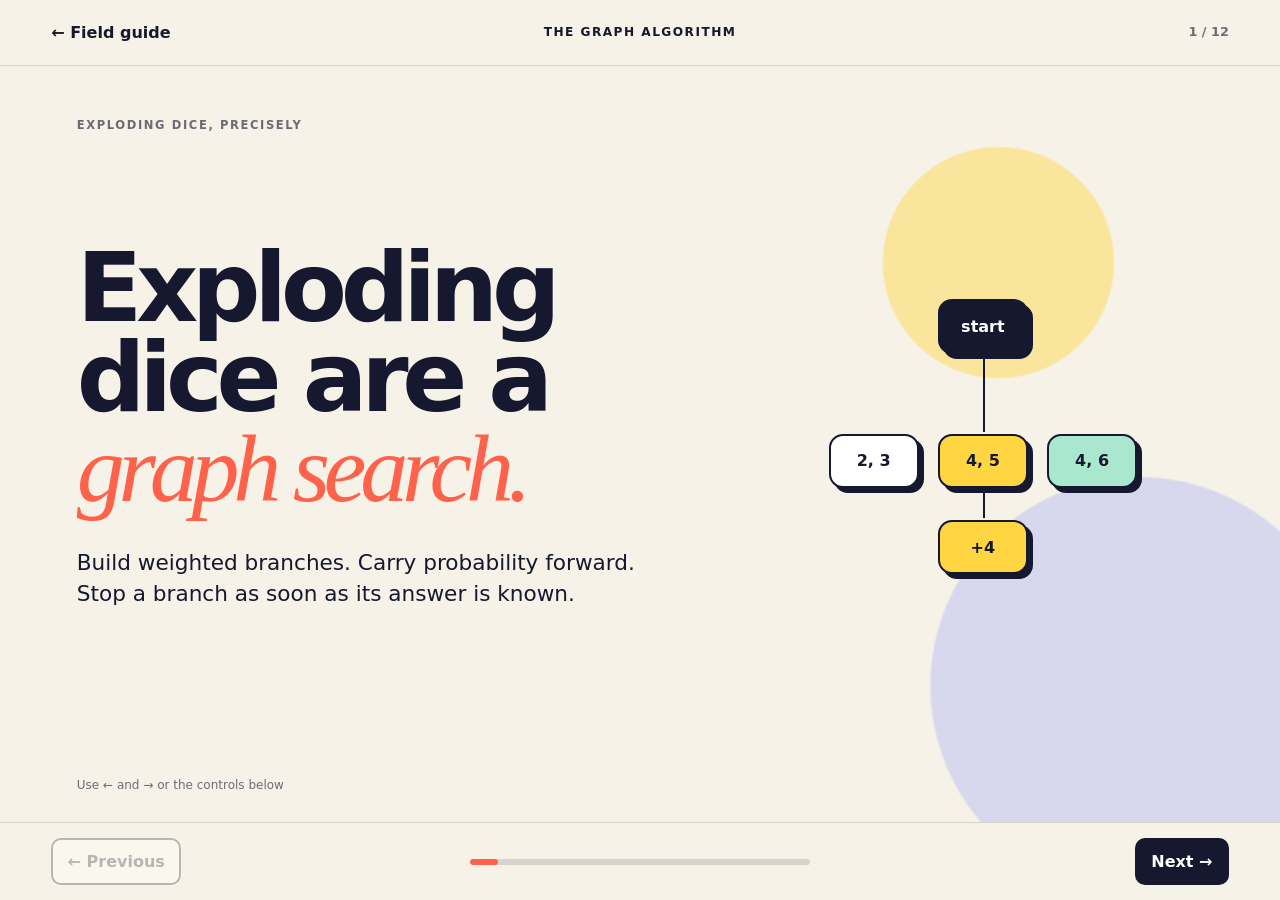
==== algorithm.html @ c61e774f "add graph algorithm web slideshow" ====
<!doctype html>
<html lang="en">
  <head>
    <meta charset="UTF-8" />
    <meta name="viewport" content="width=device-width, initial-scale=1.0" />
    <meta name="description" content="A visual walkthrough of the weighted graph search used to calculate exploding dice sums." />
    <meta name="theme-color" content="#16182f" />
    <title>The Exploding Dice Graph Algorithm</title>
    <link rel="stylesheet" href="algorithm.css" />
    <script src="algorithm.js" defer></script>
  </head>
  <body>
    <header class="deck-topbar">
      <a href="index.html#cheatsheet" class="back-link"><span aria-hidden="true">←</span> Field guide</a>
      <span class="deck-title">The graph algorithm</span>
      <span class="slide-count"><b id="current-slide">1</b> / <span id="total-slides">10</span></span>
    </header>

    <main class="slide-deck" id="slide-deck" aria-live="polite">
      <section class="algo-slide cover-slide is-active" data-slide="1">
        <div class="slide-kicker">Exploding dice, precisely</div>
        <div class="cover-grid">
          <div>
            <h1>Exploding dice are a <em>graph search.</em></h1>
            <p>Build weighted branches. Carry probability forward. Stop a branch as soon as its answer is known.</p>
          </div>
          <div class="cover-tree" aria-hidden="true">
            <div class="mini-node root">start</div>
            <div class="mini-level">
              <div class="mini-node">2, 3</div>
              <div class="mini-node hot">4, 5</div>
              <div class="mini-node success">4, 6</div>
            </div>
            <div class="mini-level lower">
              <div></div>
              <div class="mini-node hot">+4</div>
              <div></div>
            </div>
          </div>
        </div>
        <p class="slide-hint">Use ← and → or the controls below</p>
      </section>

      <section class="algo-slide" data-slide="2">
        <div class="slide-kicker">The unit of work</div>
        <h2>Every node records one <em>result state.</em></h2>
        <div class="state-layout">
          <div class="state-node">
            <span>NODE 27 · EXAMPLE</span>
            <dl>
              <div><dt>dice being rolled</dt><dd>[d4, d6]</dd></div>
              <div><dt>dice results</dt><dd>[3, 6]</dd></div>
              <div><dt>path probability</dt><dd>1/24 × 1/24 = 1/576</dd></div>
              <div><dt>total at this point</dt><dd>19</dd></div>
              <div><dt>beats target 18?</dt><dd>true</dd></div>
              <div><dt>terminating node?</dt><dd>target reached</dd></div>
            </dl>
          </div>
          <div class="state-explanation">
            <p>The node contains everything needed to decide what happens next.</p>
            <ul>
              <li><b>Dice + results</b> define the new branches: only maximum results explode.</li>
              <li><b>Path probability</b> is this roll’s chance multiplied by its parent’s probability.</li>
              <li><b>Total + target test</b> decide whether the branch has already succeeded.</li>
              <li><b>Termination reason</b> is one of: target reached, no explosions, or continue.</li>
            </ul>
          </div>
        </div>
      </section>

      <section class="algo-slide" data-slide="3">
        <div class="slide-kicker">Starting the search · d4 + d6 vs. 10</div>
        <h2>The root activates <em>every die.</em></h2>
        <p class="slide-lede">A synthetic root marks both dice as “exploded,” forcing the first recursive call to roll the full pool.</p>
        <div class="root-graph" aria-label="Representative branches from the first d4 and d6 roll">
          <div class="graph-node root-node"><b>ROOT</b><span>total 0 · p = 1</span><small>active [d4, d6]</small></div>
          <div class="edge-label">24 equally likely combinations · each edge × 1/24</div>
          <div class="child-row">
            <div class="graph-node dead"><b>3 + 5</b><span>total 8 · p = 1/24</span><small>no active dice → failure</small></div>
            <div class="graph-node open"><b>4 + 5</b><span>total 9 · p = 1/24</span><small>d4 active → recurse</small></div>
            <div class="graph-node success"><b>4 + 6</b><span>total 10 · p = 1/24</span><small>target reached → success</small></div>
          </div>
        </div>
        <p class="aside-note">These are 3 representative children. The same rule creates the other 21.</p>
      </section>

      <section class="algo-slide" data-slide="4">
        <div class="slide-kicker">Recursive expansion</div>
        <h2>Only exploding dice create the <em>next frontier.</em></h2>
        <div class="cascade">
          <div class="cascade-step">
            <span>First roll</span>
            <div class="graph-node open"><b>d4: 4 · d6: 1</b><small>total 5 · p = 1/24</small></div>
          </div>
          <div class="cascade-arrow"><b>× 1/4</b><span>reroll d4</span></div>
          <div class="cascade-step branch-step">
            <span>Four children</span>
            <div class="tiny-children">
              <div class="graph-node dead"><b>+1</b><small>6 · stop</small></div>
              <div class="graph-node dead"><b>+2</b><small>7 · stop</small></div>
              <div class="graph-node dead"><b>+3</b><small>8 · stop</small></div>
              <div class="graph-node open"><b>+4</b><small>9 · recurse</small></div>
            </div>
          </div>
          <div class="cascade-arrow"><b>× 1/4</b><span>reroll d4</span></div>
          <div class="cascade-step">
            <span>One child shown</span>
            <div class="graph-node success"><b>+1</b><small>total 10 · p = 1/384</small></div>
          </div>
        </div>
        <p class="aside-note">Branches that did not roll a maximum have no active dice. Their result is final.</p>
      </section>

      <section class="algo-slide probability-slide" data-slide="5">
        <div class="slide-kicker">Weighted edges</div>
        <h2>Child probability equals <em>parent × edge.</em></h2>
        <div class="probability-chain">
          <div><span>root</span><b>1</b></div>
          <i>× 1/24</i>
          <div><span>roll 4 + 1</span><b>1/24</b></div>
          <i>× 1/4</i>
          <div><span>reroll 4</span><b>1/96</b></div>
          <i>× 1/4</i>
          <div class="success-weight"><span>reroll 1 · success</span><b>1/384</b></div>
        </div>
        <p class="big-rule">Every terminal node already contains the probability of its complete history.</p>
      </section>

      <section class="algo-slide population-slide" data-slide="6">
        <div class="slide-kicker">The same search at processor speed</div>
        <div class="population-heading">
          <h2>Now let the whole graph <em>explode.</em></h2>
          <button id="replay-population" type="button">Replay population <span aria-hidden="true">↻</span></button>
        </div>
        <p class="slide-lede">Every flash is a result node. Yellow keeps branching; green and gray terminate immediately.</p>
        <div class="population-layout">
          <div class="population-frame">
            <canvas id="population-canvas" role="img" aria-label="Animated weighted result graph for an exploding d4 plus d6 against target 10"></canvas>
            <div class="population-stats" aria-live="polite">
              <span><i class="open-dot"></i> expanded <b id="open-node-count">0</b></span>
              <span><i class="success-dot"></i> success <b id="success-node-count">0</b></span>
              <span><i class="failure-dot"></i> failure <b id="failure-node-count">0</b></span>
            </div>
          </div>
          <aside class="live-node-card" aria-live="polite">
            <span id="live-node-label">CURRENT NODE</span>
            <dl>
              <div><dt>dice rolled</dt><dd id="live-node-dice">—</dd></div>
              <div><dt>results</dt><dd id="live-node-results">—</dd></div>
              <div><dt>path probability</dt><dd id="live-node-probability">1</dd></div>
              <div><dt>total</dt><dd id="live-node-total">0</dd></div>
              <div><dt>beats target?</dt><dd id="live-node-beats">false</dd></div>
              <div><dt>termination</dt><dd id="live-node-termination">no — continue</dd></div>
            </dl>
          </aside>
        </div>
        <p class="aside-note">d4 + d6 vs. 10 produces 67 visited nodes in this explicit tree.</p>
      </section>

      <section class="algo-slide" data-slide="7">
        <div class="slide-kicker">Pruning</div>
        <h2>Most branches end <em>immediately.</em></h2>
        <div class="terminal-layout">
          <div class="terminal success-terminal">
            <span>SUCCESS TERMINAL</span>
            <b>total ≥ target</b>
            <p>Record this node’s path probability. Do not roll again—even if one of its dice exploded. Positive rerolls cannot undo success.</p>
          </div>
          <div class="terminal failure-terminal">
            <span>FAILURE TERMINAL</span>
            <b>total &lt; target<br />and no active dice</b>
            <p>There is nothing left to roll. This branch can never change, so return immediately.</p>
          </div>
        </div>
        <div class="continue-rule">Recurse only when <b>total &lt; target</b> and <b>at least one die exploded.</b></div>
      </section>

      <section class="algo-slide" data-slide="8">
        <div class="slide-kicker">The data model</div>
        <h2>A tree in code. <em>A graph in the model.</em></h2>
        <div class="model-compare">
          <div>
            <h3>Recorded histories form a tree</h3>
            <div class="simple-tree" aria-hidden="true">
              <b>A</b><div><b>B</b><b>C</b></div><div><b>D</b><b>E</b><b>F</b><b>G</b></div>
            </div>
            <p>Every unique sequence of rolls gets its own path and terminal leaf.</p>
          </div>
          <div>
            <h3>Equivalent states can form a DAG</h3>
            <div class="simple-dag" aria-hidden="true">
              <div><b>A</b><b>B</b></div><b class="merged">same state</b><b>terminal</b>
            </div>
            <p>Two histories that reach the same <code>(total, active dice)</code> can be merged or memoized.</p>
          </div>
        </div>
        <p class="aside-note strong">The recursive implementation walks a weighted result tree; graph language describes the reusable state structure beneath it.</p>
      </section>

      <section class="algo-slide" data-slide="9">
        <div class="slide-kicker">Efficiency—or the lack of it</div>
        <h2>This is brute force.<br /><em>Tabletop inputs are tiny.</em></h2>
        <div class="performance-grid">
          <div><b>1</b><h3>Enumerate everything reachable</h3><p>There is no shortcut here: the search explicitly visits every roll combination that can still matter.</p></div>
          <div><b>2</b><h3>Scaling gets ugly</h3><p>More dice, larger dice, and higher targets multiply the branch count. At large scale this becomes horrendous.</p></div>
          <div><b>3</b><h3>Pruning rescues real rolls</h3><p>Success stops a subtree, ordinary non-max rolls stop failures, and only exploding dice continue.</p></div>
          <div><b>4</b><h3>The domain stays small</h3><p>Tabletop pools are a handful of d4–d12 dice and targets in the tens—not millions of dice or enormous totals.</p></div>
        </div>
        <p class="complexity-note">It is acceptable because the problem domain is constrained—not because brute force suddenly became efficient.</p>
      </section>

      <section class="algo-slide leaf-partition-slide" data-slide="10">
        <div class="slide-kicker">The completed tree</div>
        <h2>Every terminal history lands in <em>one of two buckets.</em></h2>
        <div class="leaf-buckets">
          <div class="success-bucket">
            <span>SUCCESS LEAVES</span>
            <h3>target reached</h3>
            <div class="bucket-leaves"><b>p₁</b><b>p₂</b><b>p₃</b><i>…</i></div>
            <code>Σ success leaf weights</code>
          </div>
          <div class="failure-bucket">
            <span>FAILURE LEAVES</span>
            <h3>below target · no explosions</h3>
            <div class="bucket-leaves"><b>q₁</b><b>q₂</b><b>q₃</b><i>…</i></div>
            <code>Σ failure leaf weights</code>
          </div>
        </div>
        <div class="partition-equations">
          <b>Σ success + Σ failure = 100%</b>
          <span>therefore</span>
          <strong>P(success) = Σ success = 100% − Σ failure</strong>
        </div>
      </section>

      <section class="algo-slide correction-slide" data-slide="11">
        <div class="slide-kicker">Final aggregation · one important correction</div>
        <h2>The complement is right.<br /><em>The product is not.</em></h2>
        <div class="aggregation-layout">
          <div class="leaf-sum">
            <span class="method-label">ORIGINAL FINAL STEP</span>
            <strong class="wrong-formula">1 − ∏(1 − pᵢ)</strong>
            <p>This is the union formula for <b>independent</b> events.</p>
            <span class="method-label">TREE LEAVES</span>
            <strong>P(success) = p₁ + p₂ + p₃ + …</strong>
            <p>Distinct terminal histories are <b>mutually exclusive</b>.</p>
          </div>
          <div class="correction-copy">
            <div class="counterexample">
              <span>Sanity check</span>
              <b>Two exhaustive leaves · 50% each</b>
              <code>correct: 50% + 50% = 100%</code>
              <code>product: 1 − (.5 × .5) = 75%</code>
            </div>
            <p>One roll can follow exactly one path and end at exactly one leaf. The leaf weights already include every parent probability along that path.</p>
            <div class="result-compare"><span>Original final aggregation</span><b>23.0668%</b><span>Sum of success leaves</span><b>26.0417%</b></div>
          </div>
        </div>
      </section>

      <section class="algo-slide code-slide" data-slide="12">
        <div class="slide-kicker">The complete idea</div>
        <h2>The algorithm is <em>recursive enumeration with pruning.</em></h2>
        <div class="code-layout">
          <pre><code><span>search(state):</span>
  active = dice_that_exploded(state)
  if active is empty: return

  for rolls in all_combinations(active):
    child.total = state.total + sum(rolls)
    child.p = state.p / combination_count

    if child.total &gt;= target:
      record child.p
    else:
      search(child)

success = sum(recorded_probabilities)</code></pre>
          <div class="code-summary">
            <b>Branch.</b>
            <b>Weight.</b>
            <b>Prune.</b>
            <b>Add the leaves.</b>
            <a href="index.html#odds">Return to the calculator <span aria-hidden="true">→</span></a>
          </div>
        </div>
      </section>
    </main>

    <footer class="deck-controls">
      <button id="previous-slide" type="button" aria-label="Previous slide"><span aria-hidden="true">←</span> Previous</button>
      <div class="progress-track" aria-hidden="true"><i id="progress-bar"></i></div>
      <button id="next-slide" type="button">Next <span aria-hidden="true">→</span></button>
    </footer>
  </body>
</html>
---- algorithm.css ----
:root {
  --ink: #16182f;
  --paper: #f7f2e8;
  --cream: #fffaf0;
  --coral: #ff624a;
  --yellow: #ffd541;
  --blue: #6d84ff;
  --mint: #a9e8ce;
  --muted: rgba(22, 24, 47, 0.62);
}

* { box-sizing: border-box; }

html, body { height: 100%; }

body {
  margin: 0;
  overflow: hidden;
  color: var(--ink);
  background: var(--paper);
  font-family: Inter, ui-sans-serif, system-ui, -apple-system, BlinkMacSystemFont, "Segoe UI", sans-serif;
  line-height: 1.45;
}

button, a { font: inherit; -webkit-tap-highlight-color: transparent; }

button:focus-visible, a:focus-visible {
  outline: 3px solid var(--blue);
  outline-offset: 3px;
}

.deck-topbar,
.deck-controls {
  position: fixed;
  z-index: 20;
  left: 0;
  right: 0;
  display: grid;
  grid-template-columns: 1fr auto 1fr;
  align-items: center;
  padding-inline: clamp(1rem, 4vw, 4rem);
  background: rgba(247, 242, 232, 0.92);
  backdrop-filter: blur(14px);
}

.deck-topbar {
  top: 0;
  height: 66px;
  border-bottom: 1px solid rgba(22, 24, 47, 0.14);
}

.back-link {
  justify-self: start;
  color: var(--ink);
  font-weight: 900;
  text-decoration: none;
}

.deck-title {
  font-size: 0.76rem;
  font-weight: 900;
  letter-spacing: 0.12em;
  text-transform: uppercase;
}

.slide-count {
  justify-self: end;
  color: var(--muted);
  font-size: 0.8rem;
  font-variant-numeric: tabular-nums;
  font-weight: 800;
}

.slide-deck {
  height: 100%;
}

.algo-slide {
  position: absolute;
  inset: 66px 0 78px;
  display: none;
  padding: clamp(1.5rem, 4vw, 3.4rem) clamp(1.2rem, 6vw, 6.5rem);
  overflow: auto;
  background: var(--paper);
}

.algo-slide.is-active {
  display: block;
  animation: slide-in 260ms ease both;
}

@keyframes slide-in {
  from { opacity: 0; transform: translateX(24px); }
  to { opacity: 1; transform: translateX(0); }
}

.slide-kicker {
  margin-bottom: 0.7rem;
  color: var(--muted);
  font-size: 0.72rem;
  font-weight: 900;
  letter-spacing: 0.14em;
  text-transform: uppercase;
}

h1, h2, h3, p { margin-top: 0; }

h1, h2 {
  max-width: 1080px;
  margin-bottom: clamp(1rem, 3vw, 2rem);
  font-size: clamp(2.7rem, 6vw, 5.5rem);
  line-height: 0.94;
  letter-spacing: -0.065em;
}

h1 em, h2 em {
  color: var(--coral);
  font-family: Georgia, "Times New Roman", serif;
  font-weight: 500;
}

.slide-lede {
  max-width: 850px;
  color: var(--muted);
  font-size: clamp(1rem, 1.7vw, 1.2rem);
}

.cover-slide {
  background:
    radial-gradient(circle at 78% 26%, rgba(255, 213, 65, 0.45) 0 10%, transparent 10.2%),
    radial-gradient(circle at 89% 82%, rgba(109, 132, 255, 0.24) 0 16%, transparent 16.2%),
    var(--paper);
}

.cover-grid {
  display: grid;
  grid-template-columns: 1.15fr 0.85fr;
  gap: clamp(2rem, 7vw, 7rem);
  align-items: center;
  min-height: calc(100% - 70px);
}

.cover-grid h1 { font-size: clamp(3.5rem, 7.5vw, 7.2rem); }
.cover-grid p { max-width: 680px; font-size: clamp(1.05rem, 2vw, 1.35rem); }

.cover-tree {
  position: relative;
  display: grid;
  gap: 5rem;
  justify-items: center;
  padding: 2rem;
}

.mini-node,
.graph-node {
  border: 2px solid var(--ink);
  box-shadow: 5px 5px 0 var(--ink);
}

.mini-node {
  position: relative;
  min-width: 90px;
  padding: 0.85rem 1rem;
  background: white;
  border-radius: 14px;
  font-weight: 900;
  text-align: center;
}

.mini-node.root { background: var(--ink); color: white; }
.mini-node.hot { background: var(--yellow); }
.mini-node.success { background: var(--mint); }

.mini-level {
  position: relative;
  display: grid;
  grid-template-columns: repeat(3, 1fr);
  gap: 1.2rem;
}

.mini-level::before,
.mini-level.lower::before {
  position: absolute;
  left: 50%;
  bottom: calc(100% + 0.1rem);
  width: 2px;
  height: 4.9rem;
  content: "";
  background: var(--ink);
}

.mini-level.lower { margin-top: -3rem; }
.mini-level.lower::before { height: 2rem; }

.slide-hint {
  position: absolute;
  bottom: 1rem;
  left: clamp(1.2rem, 6vw, 6.5rem);
  color: var(--muted);
  font-size: 0.75rem;
}

.state-layout {
  display: grid;
  grid-template-columns: minmax(300px, 0.8fr) minmax(380px, 1.2fr);
  gap: clamp(2rem, 7vw, 7rem);
  align-items: center;
}

.state-node {
  padding: clamp(1.2rem, 3vw, 2.2rem);
  background: var(--ink);
  border: 3px solid var(--ink);
  border-radius: 24px;
  box-shadow: 9px 9px 0 var(--coral);
  color: white;
  transform: rotate(-1deg);
}

.state-node > span { color: var(--yellow); font-size: 0.72rem; font-weight: 900; letter-spacing: 0.14em; }
.state-node dl { margin: 1.5rem 0 0; }
.state-node dl div { display: grid; grid-template-columns: 1fr auto; gap: 1rem; padding: 0.75rem 0; border-top: 1px solid rgba(255,255,255,.18); }
.state-node dt { color: rgba(255,255,255,.62); }
.state-node dd { margin: 0; color: var(--yellow); font-family: ui-monospace, monospace; font-weight: 800; }
.state-explanation > p { font-size: 1.25rem; font-weight: 800; }
.state-explanation ul { display: grid; gap: 0.8rem; margin: 0; padding-left: 1.2rem; color: var(--muted); }

.root-graph { position: relative; display: grid; gap: 1.6rem; justify-items: center; margin-top: 1.2rem; }
.root-graph::before { position: absolute; top: 76px; left: 16%; right: 16%; height: 2px; content: ""; background: var(--ink); }
.root-graph::after { position: absolute; top: 76px; left: 50%; width: 2px; height: 92px; content: ""; background: var(--ink); }

.graph-node { position: relative; z-index: 1; display: grid; gap: 0.2rem; min-width: 210px; padding: 0.85rem 1rem; background: white; border-radius: 14px; text-align: center; }
.graph-node span, .graph-node small { color: var(--muted); }
.graph-node small { font-size: 0.7rem; }
.graph-node.open { background: var(--yellow); }
.graph-node.success { background: var(--mint); }
.graph-node.dead { background: #e5e3df; }
.root-node { min-width: 260px; color: white; background: var(--ink); }
.root-node span, .root-node small { color: rgba(255,255,255,.65); }
.child-row { position: relative; z-index: 1; display: grid; grid-template-columns: repeat(3, 1fr); gap: clamp(1rem, 4vw, 4rem); width: 100%; }
.edge-label { position: relative; z-index: 2; padding: 0.35rem 0.7rem; background: var(--paper); font-size: 0.75rem; font-weight: 850; }
.aside-note { margin: 1.5rem 0 0; color: var(--muted); font-size: 0.82rem; text-align: center; }
.aside-note.strong { color: var(--ink); font-weight: 850; }

.cascade { display: grid; grid-template-columns: 1fr auto 1.45fr auto 1fr; gap: 1rem; align-items: center; margin-top: clamp(2rem, 5vw, 4rem); }
.cascade-step { display: grid; gap: 0.8rem; justify-items: center; }
.cascade-step > span { color: var(--muted); font-size: 0.72rem; font-weight: 900; text-transform: uppercase; }
.cascade-arrow { display: grid; justify-items: center; color: var(--muted); }
.cascade-arrow::after { content: "→"; color: var(--coral); font-size: 2.5rem; line-height: 1; }
.cascade-arrow b { color: var(--ink); }
.cascade-arrow span { font-size: 0.68rem; }
.tiny-children { display: grid; grid-template-columns: repeat(4, 1fr); gap: 0.5rem; }
.tiny-children .graph-node { min-width: 0; padding-inline: 0.65rem; }

.probability-slide { background: var(--ink); color: white; }
.probability-slide .slide-kicker { color: rgba(255,255,255,.5); }
.probability-chain { display: grid; grid-template-columns: repeat(7, auto); gap: 1rem; align-items: center; justify-content: center; margin-top: clamp(2rem, 7vw, 6rem); }
.probability-chain div { display: grid; min-width: 135px; padding: 1rem; background: rgba(255,255,255,.08); border: 1px solid rgba(255,255,255,.25); border-radius: 13px; }
.probability-chain div span { color: rgba(255,255,255,.6); font-size: 0.72rem; }
.probability-chain div b { color: var(--yellow); font-size: 1.8rem; }
.probability-chain i { color: rgba(255,255,255,.5); font-style: normal; font-weight: 800; }
.probability-chain .success-weight { background: var(--mint); color: var(--ink); border-color: var(--mint); }
.probability-chain .success-weight span { color: rgba(22,24,47,.65); }
.probability-chain .success-weight b { color: var(--ink); }
.big-rule { max-width: 850px; margin: 4rem auto 0; color: rgba(255,255,255,.72); font-size: clamp(1.2rem, 2.4vw, 2rem); text-align: center; }

.population-slide { color: white; background: var(--ink); }
.population-slide .slide-kicker, .population-slide .slide-lede, .population-slide .aside-note { color: rgba(255,255,255,.58); }
.population-heading { display: flex; align-items: end; justify-content: space-between; gap: 1.5rem; }
.population-heading h2 { margin-bottom: .8rem; }
.population-heading button { flex: none; margin-bottom: 1rem; padding: .6rem .8rem; color: var(--ink); background: var(--yellow); border: 2px solid var(--yellow); border-radius: 9px; cursor: pointer; font-weight: 900; }
.population-layout { display: grid; grid-template-columns: minmax(0, 1fr) 285px; gap: 1rem; }
.population-frame { position: relative; height: min(48vh, 360px); min-height: 270px; overflow: hidden; background: rgba(255,255,255,.035); border: 1px solid rgba(255,255,255,.18); border-radius: 16px; }
#population-canvas { display: block; width: 100%; height: 100%; }
.population-stats { position: absolute; top: .8rem; right: .8rem; display: flex; gap: .8rem; padding: .45rem .6rem; background: rgba(22,24,47,.82); border: 1px solid rgba(255,255,255,.15); border-radius: 9px; font-size: .68rem; }
.population-stats span { display: flex; gap: .3rem; align-items: center; color: rgba(255,255,255,.6); }
.population-stats b { color: white; font-variant-numeric: tabular-nums; }
.population-stats i { width: 8px; aspect-ratio: 1; border-radius: 50%; }
.open-dot { background: var(--yellow); }
.success-dot { background: var(--mint); }
.failure-dot { background: #858797; }
.live-node-card { min-width: 0; padding: 1rem; color: white; background: rgba(255,255,255,.07); border: 1px solid rgba(255,255,255,.2); border-radius: 16px; }
.live-node-card > span { color: var(--yellow); font-size: .68rem; font-weight: 900; letter-spacing: .11em; }
.live-node-card dl { margin: .7rem 0 0; }
.live-node-card dl div { display: grid; grid-template-columns: 1fr auto; gap: .5rem; padding: .38rem 0; border-top: 1px solid rgba(255,255,255,.1); }
.live-node-card dt { color: rgba(255,255,255,.5); font-size: .66rem; }
.live-node-card dd { margin: 0; max-width: 145px; overflow: hidden; color: white; font-family: ui-monospace, monospace; font-size: .66rem; font-weight: 800; text-align: right; text-overflow: ellipsis; white-space: nowrap; }

.terminal-layout { display: grid; grid-template-columns: 1fr 1fr; gap: clamp(1rem, 4vw, 3rem); }
.terminal { min-height: 260px; padding: clamp(1.2rem, 3vw, 2.2rem); border: 2px solid var(--ink); border-radius: 20px; box-shadow: 7px 7px 0 var(--ink); }
.terminal > span { font-size: 0.72rem; font-weight: 950; letter-spacing: .12em; }
.terminal > b { display: block; margin: 2rem 0 1rem; font-size: clamp(1.7rem, 3vw, 2.7rem); line-height: 1; }
.terminal p { color: rgba(22,24,47,.7); }
.success-terminal { background: var(--mint); }
.failure-terminal { background: #e5e3df; }
.continue-rule { margin: 2rem auto 0; padding: .8rem 1rem; background: white; border: 2px solid var(--ink); border-radius: 12px; text-align: center; }

.model-compare { display: grid; grid-template-columns: 1fr 1fr; gap: 4rem; }
.model-compare > div { min-width: 0; }
.model-compare h3 { font-size: 1.25rem; }
.model-compare p { color: var(--muted); }
.model-compare code { color: var(--ink); }
.simple-tree, .simple-dag { display: grid; min-height: 220px; place-items: center; margin: 1rem 0; background: white; border: 2px solid var(--ink); }
.simple-tree b, .simple-dag b { display: grid; width: 50px; aspect-ratio: 1; place-items: center; background: var(--yellow); border: 2px solid var(--ink); border-radius: 50%; }
.simple-tree > div { display: flex; gap: 7rem; }
.simple-tree > div:last-child { gap: 3rem; }
.simple-dag > div { display: flex; gap: 8rem; }
.simple-dag .merged { width: auto; aspect-ratio: auto; padding: .5rem 1rem; border-radius: 10px; background: var(--blue); color: white; }

.performance-grid { display: grid; grid-template-columns: repeat(4, 1fr); gap: 1.1rem; }
.performance-grid > div { min-height: 260px; padding: 1.4rem; border-top: 3px solid var(--ink); }
.performance-grid b { color: var(--coral); font-size: 3.5rem; line-height: 1; }
.performance-grid h3 { margin: 1.2rem 0 .65rem; font-size: 1.25rem; }
.performance-grid p { color: var(--muted); }
.complexity-note { margin: 2rem 0 0; padding-top: 1rem; border-top: 1px solid rgba(22,24,47,.18); font-weight: 850; text-align: center; }

.leaf-partition-slide { background: var(--cream); }
.leaf-buckets { display: grid; grid-template-columns: 1fr 1fr; gap: clamp(1.2rem, 4vw, 3rem); }
.leaf-buckets > div { padding: clamp(1.2rem, 3vw, 2rem); border: 2px solid var(--ink); border-radius: 18px; box-shadow: 6px 6px 0 var(--ink); }
.success-bucket { background: var(--mint); }
.failure-bucket { background: #e5e3df; }
.leaf-buckets span, .method-label { font-size: .68rem; font-weight: 950; letter-spacing: .12em; }
.leaf-buckets h3 { margin: .8rem 0 1.2rem; font-size: clamp(1.4rem, 3vw, 2.2rem); }
.bucket-leaves { display: flex; gap: .55rem; align-items: center; margin-bottom: 1rem; }
.bucket-leaves b { display: grid; width: 46px; aspect-ratio: 1; place-items: center; color: white; background: var(--ink); border-radius: 50%; }
.bucket-leaves i { font-size: 1.5rem; font-style: normal; }
.leaf-buckets code { color: var(--ink); font-family: ui-monospace, monospace; }
.partition-equations { display: grid; grid-template-columns: auto auto auto; gap: 1rem; align-items: center; justify-content: center; margin-top: 2rem; }
.partition-equations b, .partition-equations strong { padding: .65rem .8rem; border: 1px solid var(--ink); }
.partition-equations strong { color: white; background: var(--ink); }
.partition-equations span { color: var(--muted); font-size: .72rem; }

.correction-slide { background: var(--cream); }
.aggregation-layout { display: grid; grid-template-columns: .8fr 1.2fr; gap: clamp(2rem, 6vw, 6rem); align-items: center; }
.leaf-sum { display: grid; gap: .5rem; }
.leaf-sum div { display: flex; justify-content: space-between; padding: .8rem 1rem; background: var(--mint); border: 1px solid var(--ink); }
.leaf-sum strong { margin-top: .5rem; padding: 1rem; color: white; background: var(--ink); font-size: 1.2rem; }
.leaf-sum .wrong-formula { color: var(--ink); background: #e5e3df; text-decoration: line-through; text-decoration-color: var(--coral); text-decoration-thickness: 3px; }
.leaf-sum p { margin: 0 0 .8rem; color: var(--muted); font-size: .82rem; }
.method-label { margin-top: .5rem; }
.correction-copy > p { color: var(--muted); font-size: 1.02rem; }
.correction-copy code { color: var(--ink); }
.result-compare { display: grid; grid-template-columns: 1fr auto; gap: .45rem 1rem; margin-top: 1.3rem; padding-top: 1rem; border-top: 1px solid rgba(22,24,47,.2); }
.result-compare span { color: var(--muted); }
.result-compare b:last-child { color: var(--coral); }
.counterexample { display: grid; gap: .35rem; margin-bottom: 1rem; padding: 1rem; background: var(--yellow); border: 2px solid var(--ink); }
.counterexample span { font-size: .68rem; font-weight: 900; letter-spacing: .1em; text-transform: uppercase; }
.counterexample code { padding: .25rem .35rem; background: rgba(255,255,255,.35); }

.code-layout { display: grid; grid-template-columns: 1.35fr .65fr; gap: clamp(2rem, 5vw, 5rem); align-items: center; }
pre { margin: 0; padding: 1.4rem; overflow: auto; color: #f7f2e8; background: var(--ink); border-radius: 18px; box-shadow: 7px 7px 0 var(--coral); font-size: clamp(.78rem, 1.3vw, 1rem); line-height: 1.55; }
pre span { color: var(--yellow); }
.code-summary { display: grid; gap: .35rem; }
.code-summary > b { font-size: clamp(1.6rem, 3vw, 2.8rem); line-height: 1.05; }
.code-summary > b:nth-child(2) { color: var(--blue); }
.code-summary > b:nth-child(3) { color: var(--coral); }
.code-summary > b:nth-child(4) { color: #299c72; }
.code-summary a { display: inline-flex; gap: .5rem; width: fit-content; margin-top: 1.5rem; color: var(--ink); border-bottom: 2px solid currentColor; font-weight: 900; text-decoration: none; }

.deck-controls {
  bottom: 0;
  height: 78px;
  border-top: 1px solid rgba(22, 24, 47, 0.14);
}

.deck-controls button {
  width: fit-content;
  padding: .65rem .9rem;
  color: var(--ink);
  background: white;
  border: 2px solid var(--ink);
  border-radius: 10px;
  cursor: pointer;
  font-weight: 900;
}

#previous-slide { justify-self: start; }
#next-slide { justify-self: end; color: white; background: var(--ink); }
.deck-controls button:disabled { opacity: .28; cursor: default; }
.progress-track { width: min(340px, 32vw); height: 6px; overflow: hidden; background: rgba(22,24,47,.14); border-radius: 999px; }
.progress-track i { display: block; width: 10%; height: 100%; background: var(--coral); border-radius: inherit; transition: width 200ms ease; }

@media (max-width: 850px) {
  body { overflow: auto; }
  .deck-title { display: none; }
  .deck-topbar { grid-template-columns: 1fr auto; }
  .algo-slide { padding-bottom: 2rem; }
  .cover-grid, .state-layout, .model-compare, .aggregation-layout, .code-layout { grid-template-columns: 1fr; }
  .cover-tree { display: none; }
  .child-row, .terminal-layout { grid-template-columns: 1fr; }
  .root-graph::before, .root-graph::after { display: none; }
  .cascade { grid-template-columns: 1fr; }
  .cascade-arrow::after { content: "↓"; }
  .tiny-children { grid-template-columns: repeat(2, 1fr); }
  .probability-chain { grid-template-columns: 1fr; }
  .probability-chain i { text-align: center; }
  .performance-grid { grid-template-columns: 1fr 1fr; }
  .population-heading { align-items: start; flex-direction: column; }
  .population-heading button { margin: -1rem 0 .5rem; }
  .population-stats { right: .4rem; left: .4rem; justify-content: center; }
  .population-layout { grid-template-columns: 1fr; }
  .live-node-card { display: none; }
  .leaf-buckets { grid-template-columns: 1fr; }
  .partition-equations { grid-template-columns: 1fr; text-align: center; }
}

@media (max-width: 520px) {
  .deck-controls { grid-template-columns: auto 1fr auto; padding-inline: .7rem; }
  .deck-controls button { padding-inline: .6rem; font-size: .78rem; }
  .performance-grid { grid-template-columns: 1fr; }
  .stacked-labels { grid-template-columns: 1fr; }
}

@media (prefers-reduced-motion: reduce) {
  *, *::before, *::after { animation-duration: .01ms !important; transition-duration: .01ms !important; }
}
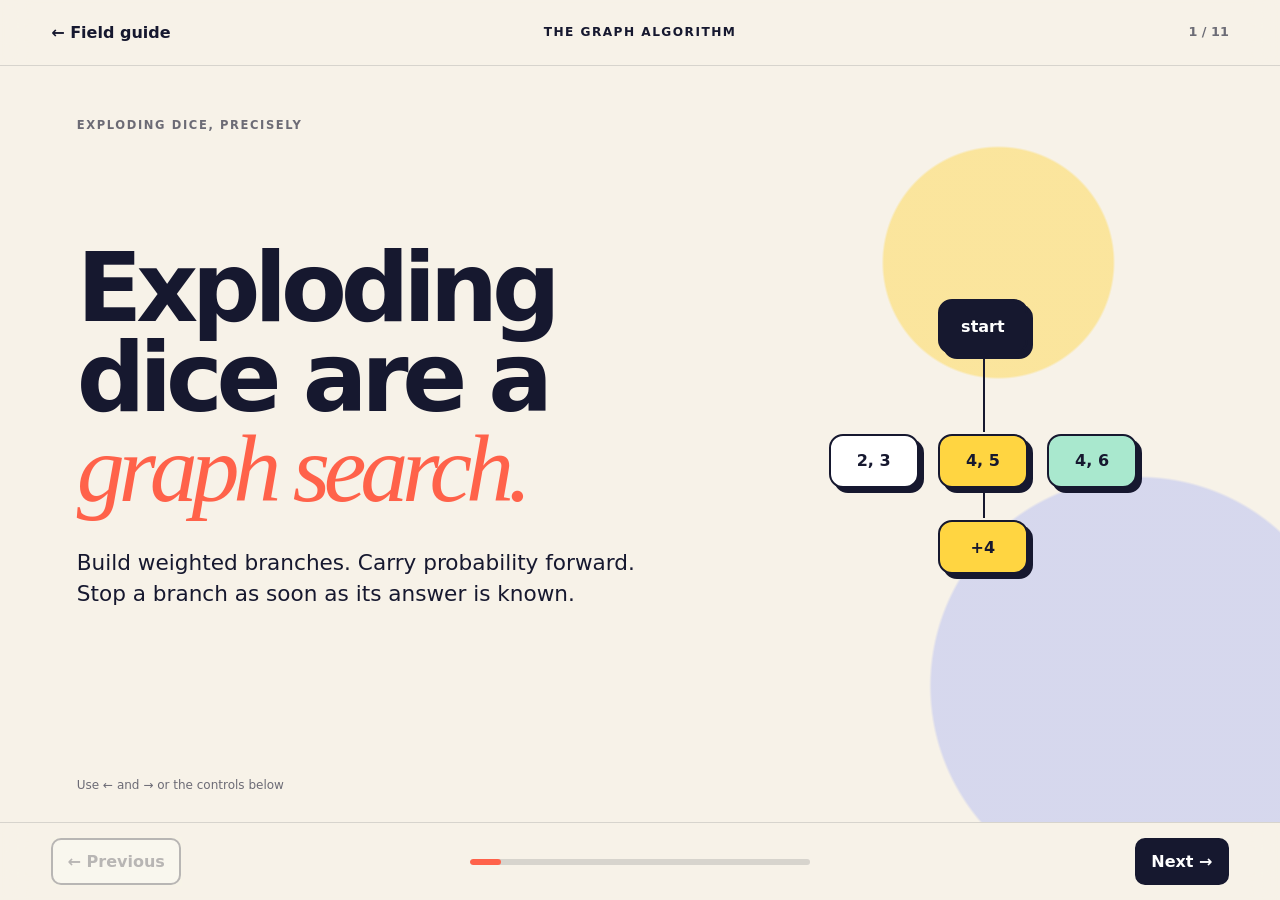
==== commit d56fecd7: "remove unsolicited public correction" ====
--- a/algorithm.html
+++ b/algorithm.html
@@ -177,24 +177,34 @@
 
       <section class="algo-slide" data-slide="8">
         <div class="slide-kicker">The data model</div>
-        <h2>A tree in code. <em>A graph in the model.</em></h2>
-        <div class="model-compare">
-          <div>
-            <h3>Recorded histories form a tree</h3>
-            <div class="simple-tree" aria-hidden="true">
-              <b>A</b><div><b>B</b><b>C</b></div><div><b>D</b><b>E</b><b>F</b><b>G</b></div>
-            </div>
-            <p>Every unique sequence of rolls gets its own path and terminal leaf.</p>
-          </div>
-          <div>
-            <h3>Equivalent states can form a DAG</h3>
-            <div class="simple-dag" aria-hidden="true">
-              <div><b>A</b><b>B</b></div><b class="merged">same state</b><b>terminal</b>
-            </div>
-            <p>Two histories that reach the same <code>(total, active dice)</code> can be merged or memoized.</p>
-          </div>
-        </div>
-        <p class="aside-note strong">The recursive implementation walks a weighted result tree; graph language describes the reusable state structure beneath it.</p>
+        <h2>The graph is a <em>directed result tree.</em></h2>
+        <div class="tree-model-layout">
+          <div class="tree-diagram" aria-label="A root result state branching to failure, continuing, and success result nodes">
+            <ul>
+              <li>
+                <div class="tree-node root-tree-node"><b>ROOT</b><span>total 0</span></div>
+                <ul>
+                  <li><div class="tree-node failure-tree-node"><b>3 + 5</b><span>failure leaf</span></div></li>
+                  <li>
+                    <div class="tree-node continue-tree-node"><b>4 + 5</b><span>continue</span></div>
+                    <ul>
+                      <li><div class="tree-node failure-tree-node"><b>+1</b><span>failure leaf</span></div></li>
+                      <li><div class="tree-node success-tree-node"><b>+4</b><span>success leaf</span></div></li>
+                    </ul>
+                  </li>
+                  <li><div class="tree-node success-tree-node"><b>4 + 6</b><span>success leaf</span></div></li>
+                </ul>
+              </li>
+            </ul>
+          </div>
+          <dl class="graph-vocabulary">
+            <div><dt>Nodes</dt><dd>The complete result state recorded after one roll combination.</dd></div>
+            <div><dt>Directed edges</dt><dd>Every possible next combination rolled from the parent node.</dd></div>
+            <div><dt>Edge weights</dt><dd>The local chance of that combination; multiplied into the parent’s path probability.</dd></div>
+            <div><dt>Leaves</dt><dd>Terminal success or failure nodes with no children to explore.</dd></div>
+          </dl>
+        </div>
+        <p class="aside-note strong">Every node has exactly one parent and one recorded history. No branches are merged.</p>
       </section>
 
       <section class="algo-slide" data-slide="9">
@@ -209,56 +219,23 @@
         <p class="complexity-note">It is acceptable because the problem domain is constrained—not because brute force suddenly became efficient.</p>
       </section>
 
-      <section class="algo-slide leaf-partition-slide" data-slide="10">
-        <div class="slide-kicker">The completed tree</div>
-        <h2>Every terminal history lands in <em>one of two buckets.</em></h2>
-        <div class="leaf-buckets">
-          <div class="success-bucket">
-            <span>SUCCESS LEAVES</span>
-            <h3>target reached</h3>
-            <div class="bucket-leaves"><b>p₁</b><b>p₂</b><b>p₃</b><i>…</i></div>
-            <code>Σ success leaf weights</code>
-          </div>
-          <div class="failure-bucket">
-            <span>FAILURE LEAVES</span>
-            <h3>below target · no explosions</h3>
-            <div class="bucket-leaves"><b>q₁</b><b>q₂</b><b>q₃</b><i>…</i></div>
-            <code>Σ failure leaf weights</code>
-          </div>
-        </div>
-        <div class="partition-equations">
-          <b>Σ success + Σ failure = 100%</b>
-          <span>therefore</span>
-          <strong>P(success) = Σ success = 100% − Σ failure</strong>
-        </div>
-      </section>
-
-      <section class="algo-slide correction-slide" data-slide="11">
-        <div class="slide-kicker">Final aggregation · one important correction</div>
-        <h2>The complement is right.<br /><em>The product is not.</em></h2>
-        <div class="aggregation-layout">
-          <div class="leaf-sum">
-            <span class="method-label">ORIGINAL FINAL STEP</span>
-            <strong class="wrong-formula">1 − ∏(1 − pᵢ)</strong>
-            <p>This is the union formula for <b>independent</b> events.</p>
-            <span class="method-label">TREE LEAVES</span>
-            <strong>P(success) = p₁ + p₂ + p₃ + …</strong>
-            <p>Distinct terminal histories are <b>mutually exclusive</b>.</p>
-          </div>
-          <div class="correction-copy">
-            <div class="counterexample">
-              <span>Sanity check</span>
-              <b>Two exhaustive leaves · 50% each</b>
-              <code>correct: 50% + 50% = 100%</code>
-              <code>product: 1 − (.5 × .5) = 75%</code>
-            </div>
-            <p>One roll can follow exactly one path and end at exactly one leaf. The leaf weights already include every parent probability along that path.</p>
-            <div class="result-compare"><span>Original final aggregation</span><b>23.0668%</b><span>Sum of success leaves</span><b>26.0417%</b></div>
-          </div>
-        </div>
-      </section>
-
-      <section class="algo-slide code-slide" data-slide="12">
+      <section class="algo-slide aggregation-slide" data-slide="10">
+        <div class="slide-kicker">Combining the terminal successes</div>
+        <h2>Find the chance that <em>none of them occur.</em></h2>
+        <div class="aggregation-steps">
+          <div><span>01</span><b>Collect success nodes</b><p>Each “target reached” node carries its complete path probability <code>pᵢ</code>.</p></div>
+          <div><span>02</span><b>Flip each probability</b><p>The chance of that individual result not occurring is <code>1 − pᵢ</code>.</p></div>
+          <div><span>03</span><b>Multiply the non-results</b><p>Multiply every individual non-occurrence chance together.</p></div>
+          <div><span>04</span><b>Flip the combined result</b><p>Subtract from 100% to get the chance of at least one success.</p></div>
+        </div>
+        <div class="aggregation-formula">
+          <span>P(no success result) = ∏(1 − pᵢ)</span>
+          <strong>P(success) = 1 − ∏(1 − pᵢ)</strong>
+        </div>
+        <p class="aside-note strong">This is the final aggregation performed by the original Python implementation.</p>
+      </section>
+
+      <section class="algo-slide code-slide" data-slide="11">
         <div class="slide-kicker">The complete idea</div>
         <h2>The algorithm is <em>recursive enumeration with pruning.</em></h2>
         <div class="code-layout">
@@ -275,12 +252,16 @@
     else:
       search(child)
 
-success = sum(recorded_probabilities)</code></pre>
+none = 1
+for p in recorded_probabilities:
+  none = none * (1 - p)
+
+success = 1 - none</code></pre>
           <div class="code-summary">
             <b>Branch.</b>
             <b>Weight.</b>
             <b>Prune.</b>
-            <b>Add the leaves.</b>
+            <b>Combine.</b>
             <a href="index.html#odds">Return to the calculator <span aria-hidden="true">→</span></a>
           </div>
         </div>
--- a/algorithm.css
+++ b/algorithm.css
@@ -295,17 +295,31 @@
 .failure-terminal { background: #e5e3df; }
 .continue-rule { margin: 2rem auto 0; padding: .8rem 1rem; background: white; border: 2px solid var(--ink); border-radius: 12px; text-align: center; }
 
-.model-compare { display: grid; grid-template-columns: 1fr 1fr; gap: 4rem; }
-.model-compare > div { min-width: 0; }
-.model-compare h3 { font-size: 1.25rem; }
-.model-compare p { color: var(--muted); }
-.model-compare code { color: var(--ink); }
-.simple-tree, .simple-dag { display: grid; min-height: 220px; place-items: center; margin: 1rem 0; background: white; border: 2px solid var(--ink); }
-.simple-tree b, .simple-dag b { display: grid; width: 50px; aspect-ratio: 1; place-items: center; background: var(--yellow); border: 2px solid var(--ink); border-radius: 50%; }
-.simple-tree > div { display: flex; gap: 7rem; }
-.simple-tree > div:last-child { gap: 3rem; }
-.simple-dag > div { display: flex; gap: 8rem; }
-.simple-dag .merged { width: auto; aspect-ratio: auto; padding: .5rem 1rem; border-radius: 10px; background: var(--blue); color: white; }
+.tree-model-layout { display: grid; grid-template-columns: 1.2fr .8fr; gap: clamp(2rem, 5vw, 5rem); align-items: center; }
+.tree-diagram { min-width: 0; padding: 1rem; overflow: hidden; background: white; border: 2px solid var(--ink); }
+.tree-diagram ul { position: relative; display: flex; justify-content: center; margin: 0; padding: 26px 0 0; }
+.tree-diagram > ul { padding-top: 0; }
+.tree-diagram li { position: relative; padding: 26px 7px 0; list-style: none; text-align: center; }
+.tree-diagram li::before, .tree-diagram li::after { position: absolute; top: 0; right: 50%; width: 50%; height: 26px; content: ""; border-top: 1.5px solid var(--ink); }
+.tree-diagram li::after { right: auto; left: 50%; border-left: 1.5px solid var(--ink); }
+.tree-diagram li:only-child::before, .tree-diagram li:only-child::after { display: none; }
+.tree-diagram li:only-child { padding-top: 0; }
+.tree-diagram li:first-child::before, .tree-diagram li:last-child::after { border: 0; }
+.tree-diagram li:last-child::before { border-right: 1.5px solid var(--ink); border-radius: 0 6px 0 0; }
+.tree-diagram li:first-child::after { border-radius: 6px 0 0 0; }
+.tree-diagram ul ul::before { position: absolute; top: 0; left: 50%; width: 0; height: 26px; content: ""; border-left: 1.5px solid var(--ink); }
+.tree-node { display: inline-grid; min-width: 92px; padding: .55rem .65rem; background: white; border: 2px solid var(--ink); border-radius: 10px; box-shadow: 3px 3px 0 var(--ink); }
+.tree-node b { font-size: .78rem; }
+.tree-node span { color: var(--muted); font-size: .62rem; }
+.root-tree-node { color: white; background: var(--ink); }
+.root-tree-node span { color: rgba(255,255,255,.6); }
+.continue-tree-node { background: var(--yellow); }
+.success-tree-node { background: var(--mint); }
+.failure-tree-node { background: #e5e3df; }
+.graph-vocabulary { margin: 0; border-top: 2px solid var(--ink); }
+.graph-vocabulary div { display: grid; grid-template-columns: 120px 1fr; gap: 1rem; padding: .75rem 0; border-bottom: 1px solid rgba(22,24,47,.18); }
+.graph-vocabulary dt { font-weight: 900; }
+.graph-vocabulary dd { margin: 0; color: var(--muted); font-size: .84rem; }
 
 .performance-grid { display: grid; grid-template-columns: repeat(4, 1fr); gap: 1.1rem; }
 .performance-grid > div { min-height: 260px; padding: 1.4rem; border-top: 3px solid var(--ink); }
@@ -314,38 +328,16 @@
 .performance-grid p { color: var(--muted); }
 .complexity-note { margin: 2rem 0 0; padding-top: 1rem; border-top: 1px solid rgba(22,24,47,.18); font-weight: 850; text-align: center; }
 
-.leaf-partition-slide { background: var(--cream); }
-.leaf-buckets { display: grid; grid-template-columns: 1fr 1fr; gap: clamp(1.2rem, 4vw, 3rem); }
-.leaf-buckets > div { padding: clamp(1.2rem, 3vw, 2rem); border: 2px solid var(--ink); border-radius: 18px; box-shadow: 6px 6px 0 var(--ink); }
-.success-bucket { background: var(--mint); }
-.failure-bucket { background: #e5e3df; }
-.leaf-buckets span, .method-label { font-size: .68rem; font-weight: 950; letter-spacing: .12em; }
-.leaf-buckets h3 { margin: .8rem 0 1.2rem; font-size: clamp(1.4rem, 3vw, 2.2rem); }
-.bucket-leaves { display: flex; gap: .55rem; align-items: center; margin-bottom: 1rem; }
-.bucket-leaves b { display: grid; width: 46px; aspect-ratio: 1; place-items: center; color: white; background: var(--ink); border-radius: 50%; }
-.bucket-leaves i { font-size: 1.5rem; font-style: normal; }
-.leaf-buckets code { color: var(--ink); font-family: ui-monospace, monospace; }
-.partition-equations { display: grid; grid-template-columns: auto auto auto; gap: 1rem; align-items: center; justify-content: center; margin-top: 2rem; }
-.partition-equations b, .partition-equations strong { padding: .65rem .8rem; border: 1px solid var(--ink); }
-.partition-equations strong { color: white; background: var(--ink); }
-.partition-equations span { color: var(--muted); font-size: .72rem; }
-
-.correction-slide { background: var(--cream); }
-.aggregation-layout { display: grid; grid-template-columns: .8fr 1.2fr; gap: clamp(2rem, 6vw, 6rem); align-items: center; }
-.leaf-sum { display: grid; gap: .5rem; }
-.leaf-sum div { display: flex; justify-content: space-between; padding: .8rem 1rem; background: var(--mint); border: 1px solid var(--ink); }
-.leaf-sum strong { margin-top: .5rem; padding: 1rem; color: white; background: var(--ink); font-size: 1.2rem; }
-.leaf-sum .wrong-formula { color: var(--ink); background: #e5e3df; text-decoration: line-through; text-decoration-color: var(--coral); text-decoration-thickness: 3px; }
-.leaf-sum p { margin: 0 0 .8rem; color: var(--muted); font-size: .82rem; }
-.method-label { margin-top: .5rem; }
-.correction-copy > p { color: var(--muted); font-size: 1.02rem; }
-.correction-copy code { color: var(--ink); }
-.result-compare { display: grid; grid-template-columns: 1fr auto; gap: .45rem 1rem; margin-top: 1.3rem; padding-top: 1rem; border-top: 1px solid rgba(22,24,47,.2); }
-.result-compare span { color: var(--muted); }
-.result-compare b:last-child { color: var(--coral); }
-.counterexample { display: grid; gap: .35rem; margin-bottom: 1rem; padding: 1rem; background: var(--yellow); border: 2px solid var(--ink); }
-.counterexample span { font-size: .68rem; font-weight: 900; letter-spacing: .1em; text-transform: uppercase; }
-.counterexample code { padding: .25rem .35rem; background: rgba(255,255,255,.35); }
+.aggregation-slide { background: var(--cream); }
+.aggregation-steps { display: grid; grid-template-columns: repeat(4, 1fr); gap: 1rem; }
+.aggregation-steps > div { min-height: 215px; padding: 1.2rem; border-top: 3px solid var(--ink); }
+.aggregation-steps span { color: var(--coral); font-size: 2.8rem; font-weight: 950; line-height: 1; }
+.aggregation-steps b { display: block; margin: 1rem 0 .55rem; font-size: 1.05rem; }
+.aggregation-steps p { color: var(--muted); font-size: .82rem; }
+.aggregation-steps code { color: var(--ink); }
+.aggregation-formula { display: grid; grid-template-columns: 1fr 1fr; margin-top: 1.5rem; border: 2px solid var(--ink); }
+.aggregation-formula span, .aggregation-formula strong { padding: 1rem; font-family: ui-monospace, monospace; font-size: clamp(.85rem, 1.5vw, 1.05rem); text-align: center; }
+.aggregation-formula strong { color: white; background: var(--ink); }
 
 .code-layout { display: grid; grid-template-columns: 1.35fr .65fr; gap: clamp(2rem, 5vw, 5rem); align-items: center; }
 pre { margin: 0; padding: 1.4rem; overflow: auto; color: #f7f2e8; background: var(--ink); border-radius: 18px; box-shadow: 7px 7px 0 var(--coral); font-size: clamp(.78rem, 1.3vw, 1rem); line-height: 1.55; }
@@ -385,7 +377,7 @@
   .deck-title { display: none; }
   .deck-topbar { grid-template-columns: 1fr auto; }
   .algo-slide { padding-bottom: 2rem; }
-  .cover-grid, .state-layout, .model-compare, .aggregation-layout, .code-layout { grid-template-columns: 1fr; }
+  .cover-grid, .state-layout, .tree-model-layout, .code-layout { grid-template-columns: 1fr; }
   .cover-tree { display: none; }
   .child-row, .terminal-layout { grid-template-columns: 1fr; }
   .root-graph::before, .root-graph::after { display: none; }
@@ -400,8 +392,7 @@
   .population-stats { right: .4rem; left: .4rem; justify-content: center; }
   .population-layout { grid-template-columns: 1fr; }
   .live-node-card { display: none; }
-  .leaf-buckets { grid-template-columns: 1fr; }
-  .partition-equations { grid-template-columns: 1fr; text-align: center; }
+  .aggregation-steps { grid-template-columns: 1fr 1fr; }
 }
 
 @media (max-width: 520px) {
@@ -409,6 +400,7 @@
   .deck-controls button { padding-inline: .6rem; font-size: .78rem; }
   .performance-grid { grid-template-columns: 1fr; }
   .stacked-labels { grid-template-columns: 1fr; }
+  .aggregation-steps, .aggregation-formula { grid-template-columns: 1fr; }
 }
 
 @media (prefers-reduced-motion: reduce) {
